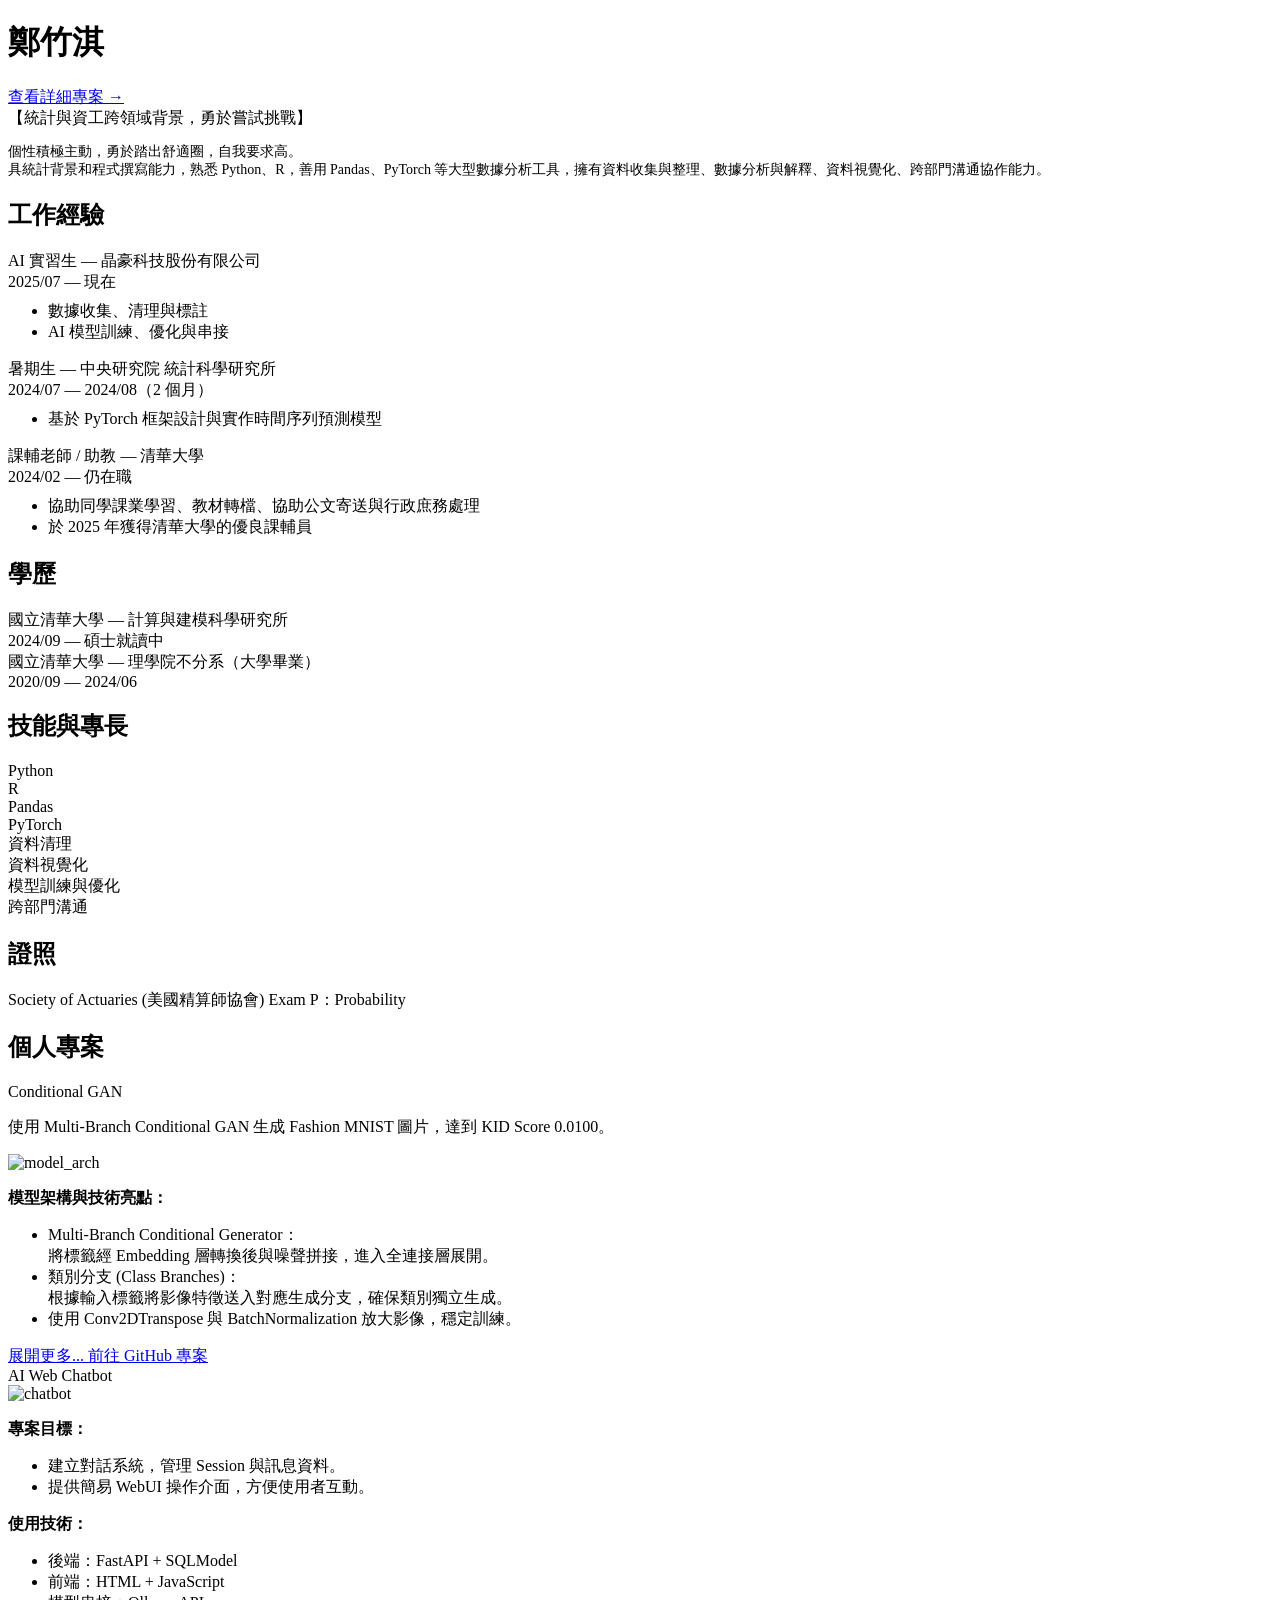
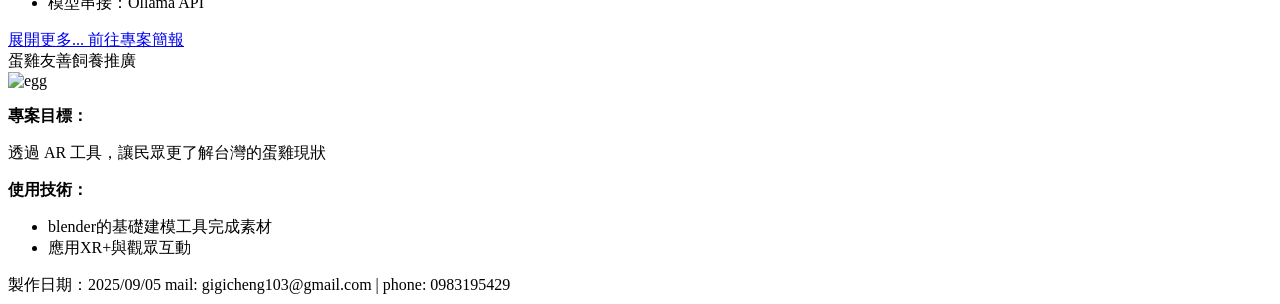
==== index.html @ fa233ece "Update index.html with new content and links" ====
<!doctype html>
<html lang="zh-Hant">

<head>
    <meta charset="utf-8">
    <meta name="viewport" content="width=device-width, initial-scale=1">
    <link rel="stylesheet" href="css/style.css">
    <title>鄭竹淇 — 履歷</title>

</head>



<body>

    <div class="container">
        <div class="card">
            <header>
                <div>
                    <h1 class="name">鄭竹淇</h1>
                    <a class="btn-link" href="pages/project.html">
                      查看詳細專案 →
                    </a>
                    <div class="tagline">【統計與資工跨領域背景，勇於嘗試挑戰】</div>
                    <div style="margin-top:14px;font-size:14px;color:var(--muted)">
                        個性積極主動，勇於踏出舒適圈，自我要求高。<br>具統計背景和程式撰寫能力，熟悉 Python、R，善用 Pandas、PyTorch
                        等大型數據分析工具，擁有資料收集與整理、數據分析與解釋、資料視覺化、跨部門溝通協作能力。
                    </div>
                </div>
            </header>

            <div class="two-col">
                <div class="left">

                    <section>
                        <h2>工作經驗</h2>
                        <div class="exp">
                            <div class="item">
                                <div class="title">AI 實習生 — 晶豪科技股份有限公司</div>
                                <div class="detial"> 2025/07 — 現在</div>
                                <ul class="plain" style="margin-top:8px">
                                    <li>數據收集、清理與標註</li>
                                    <li>AI 模型訓練、優化與串接</li>
                                </ul>
                            </div>

                            <div class="item">
                                <div class="title">暑期生 — 中央研究院 統計科學研究所</div>
                                <div class="detial"> 2024/07 — 2024/08（2 個月）</div>
                                <ul class="plain" style="margin-top:8px">
                                    <li>基於 PyTorch 框架設計與實作時間序列預測模型</li>
                                </ul>
                            </div>

                            <div class="item">
                                <div class="title">課輔老師 / 助教 — 清華大學</div>
                                <div class="detial"> 2024/02 — 仍在職</div>
                                <ul class="plain" style="margin-top:8px">
                                    <li>協助同學課業學習、教材轉檔、協助公文寄送與行政庶務處理</li>
                                    <li>於 2025 年獲得清華大學的優良課輔員</li>
                                </ul>
                            </div>

                        </div>
                    </section>

                </div>

                <aside>
                    <section>
                        <h2>學歷</h2>
                        <div class="edu">
                            <div class="item">
                                <div class="title">國立清華大學 — 計算與建模科學研究所 </div>
                                <div class="detial">2024/09 — 碩士就讀中</div>
                            </div>

                            <div class="item">
                                <div class="title">國立清華大學 — 理學院不分系（大學畢業）</div>
                                <div class="detial">2020/09 — 2024/06</div>
                            </div>
                        </div>
                    </section>
                    <section class="overview">
                        <h2>技能與專長</h2>
                        <div class="chips">
                            <div class="chip">Python</div>
                            <div class="chip">R</div>
                            <div class="chip">Pandas</div>
                            <div class="chip">PyTorch</div>
                            <div class="chip">資料清理</div>
                            <div class="chip">資料視覺化</div>
                            <div class="chip">模型訓練與優化</div>
                            <div class="chip">跨部門溝通</div>
                        </div>
                    </section>

                </aside>
            </div>
            <section>
                <h2>證照</h2>
                <p class="meta">Society of Actuaries (美國精算師協會) Exam P：Probability</p>
            </section>
            <section>
                <h2>個人專案</h2>
                <div class="edu">
                    <div class="item">
                        <div class="title">Conditional GAN</div>
                        <p>使用 Multi-Branch Conditional GAN 生成 Fashion MNIST 圖片，達到 KID Score 0.0100。</p>
                        <div class="project">
                            <img src="images/model_arch.jpg" alt="model_arch">
                            <div class="project-text">
                                <p><strong>模型架構與技術亮點：</strong></p>
                                <ul class="plain" style="margin-top:6px">
                                    <li>Multi-Branch Conditional Generator：<br>將標籤經 Embedding 層轉換後與噪聲拼接，進入全連接層展開。</li>
                                    <li>類別分支 (Class Branches)：<br>根據輸入標籤將影像特徵送入對應生成分支，確保類別獨立生成。</li>
                                    <li>使用 Conv2DTranspose 與 BatchNormalization 放大影像，穩定訓練。</li>
                                </ul>
                                <a class="btn-link" href="https://github.com/gigi-igig/Fashion-MNIST-gan"
                                    target="_blank"> 展開更多... 前往 GitHub 專案 </a>
                            </div>
                        </div>
                    </div>

                    <div class="item">
                        <div class="title">AI Web Chatbot</div>
                        <div class="project">
                            <img src="images/chatbot.jpg" alt="chatbot">
                            <div class="project-text">
                                <p><strong>專案目標：</strong></p>
                                <ul class="plain">
                                    <li>建立對話系統，管理 Session 與訊息資料。</li>
                                    <li>提供簡易 WebUI 操作介面，方便使用者互動。</li>
                                </ul>
                                <p><strong>使用技術：</strong></p>
                                <ul class="plain">
                                    <li>後端：FastAPI + SQLModel</li>
                                    <li>前端：HTML + JavaScript</li>
                                    <li>模型串接：Ollama API</li>
                                </ul>
                                <a class="btn-link"
                                    href="https://www.canva.com/design/DAGnbDdebWE/iO-QTKmFSX8ioylnf1qOsg/view?utm_content=DAGnbDdebWE&utm_campaign=designshare&utm_medium=link2&utm_source=uniquelinks&utlId=hd5886c1c6f#2"
                                    target="_blank"> 展開更多... 前往專案簡報 </a>
                            </div>

                        </div>
                    </div>


                    <div class="item">
                        <div class="title">蛋雞友善飼養推廣</div>
                        <div class="project">
                            <img src="images/egg.jpg" alt="egg">
                            <div class="project-text">
                                <p><strong>專案目標：</strong></p>
                                <p> 透過 AR 工具，讓民眾更了解台灣的蛋雞現狀</p>
                                <p><strong>使用技術：</strong></p>
                                <ul class="plain">
                                    <li>blender的基礎建模工具完成素材</li>
                                    <li>應用XR+與觀眾互動</li>
                                </ul>
                            </div>
                        </div>
                    </div>
                </div>
        </div>
    </div>
    <footer class="floating-tail">
        <span class="date">製作日期：2025/09/05</span>
        <span class="contact">mail: gigicheng103@gmail.com | phone: 0983195429</span>
    </footer>
</body>

</html>
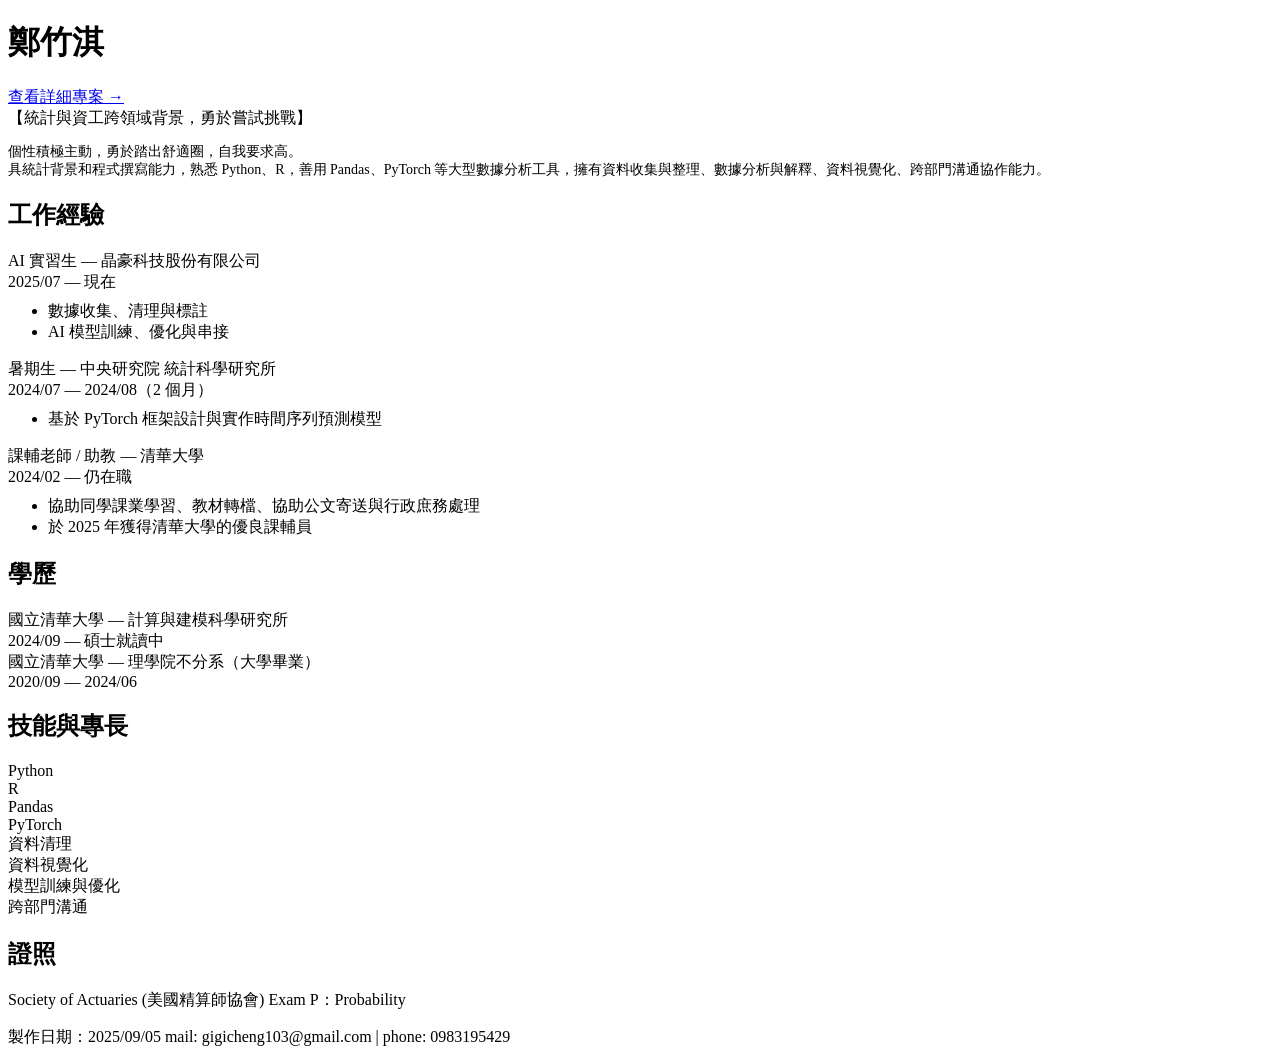
==== commit 5ae909fb: "Update index.html" ====
--- a/index.html
+++ b/index.html
@@ -101,68 +101,6 @@
                 <h2>證照</h2>
                 <p class="meta">Society of Actuaries (美國精算師協會) Exam P：Probability</p>
             </section>
-            <section>
-                <h2>個人專案</h2>
-                <div class="edu">
-                    <div class="item">
-                        <div class="title">Conditional GAN</div>
-                        <p>使用 Multi-Branch Conditional GAN 生成 Fashion MNIST 圖片，達到 KID Score 0.0100。</p>
-                        <div class="project">
-                            <img src="images/model_arch.jpg" alt="model_arch">
-                            <div class="project-text">
-                                <p><strong>模型架構與技術亮點：</strong></p>
-                                <ul class="plain" style="margin-top:6px">
-                                    <li>Multi-Branch Conditional Generator：<br>將標籤經 Embedding 層轉換後與噪聲拼接，進入全連接層展開。</li>
-                                    <li>類別分支 (Class Branches)：<br>根據輸入標籤將影像特徵送入對應生成分支，確保類別獨立生成。</li>
-                                    <li>使用 Conv2DTranspose 與 BatchNormalization 放大影像，穩定訓練。</li>
-                                </ul>
-                                <a class="btn-link" href="https://github.com/gigi-igig/Fashion-MNIST-gan"
-                                    target="_blank"> 展開更多... 前往 GitHub 專案 </a>
-                            </div>
-                        </div>
-                    </div>
-
-                    <div class="item">
-                        <div class="title">AI Web Chatbot</div>
-                        <div class="project">
-                            <img src="images/chatbot.jpg" alt="chatbot">
-                            <div class="project-text">
-                                <p><strong>專案目標：</strong></p>
-                                <ul class="plain">
-                                    <li>建立對話系統，管理 Session 與訊息資料。</li>
-                                    <li>提供簡易 WebUI 操作介面，方便使用者互動。</li>
-                                </ul>
-                                <p><strong>使用技術：</strong></p>
-                                <ul class="plain">
-                                    <li>後端：FastAPI + SQLModel</li>
-                                    <li>前端：HTML + JavaScript</li>
-                                    <li>模型串接：Ollama API</li>
-                                </ul>
-                                <a class="btn-link"
-                                    href="https://www.canva.com/design/DAGnbDdebWE/iO-QTKmFSX8ioylnf1qOsg/view?utm_content=DAGnbDdebWE&utm_campaign=designshare&utm_medium=link2&utm_source=uniquelinks&utlId=hd5886c1c6f#2"
-                                    target="_blank"> 展開更多... 前往專案簡報 </a>
-                            </div>
-
-                        </div>
-                    </div>
-
-
-                    <div class="item">
-                        <div class="title">蛋雞友善飼養推廣</div>
-                        <div class="project">
-                            <img src="images/egg.jpg" alt="egg">
-                            <div class="project-text">
-                                <p><strong>專案目標：</strong></p>
-                                <p> 透過 AR 工具，讓民眾更了解台灣的蛋雞現狀</p>
-                                <p><strong>使用技術：</strong></p>
-                                <ul class="plain">
-                                    <li>blender的基礎建模工具完成素材</li>
-                                    <li>應用XR+與觀眾互動</li>
-                                </ul>
-                            </div>
-                        </div>
-                    </div>
-                </div>
         </div>
     </div>
     <footer class="floating-tail">
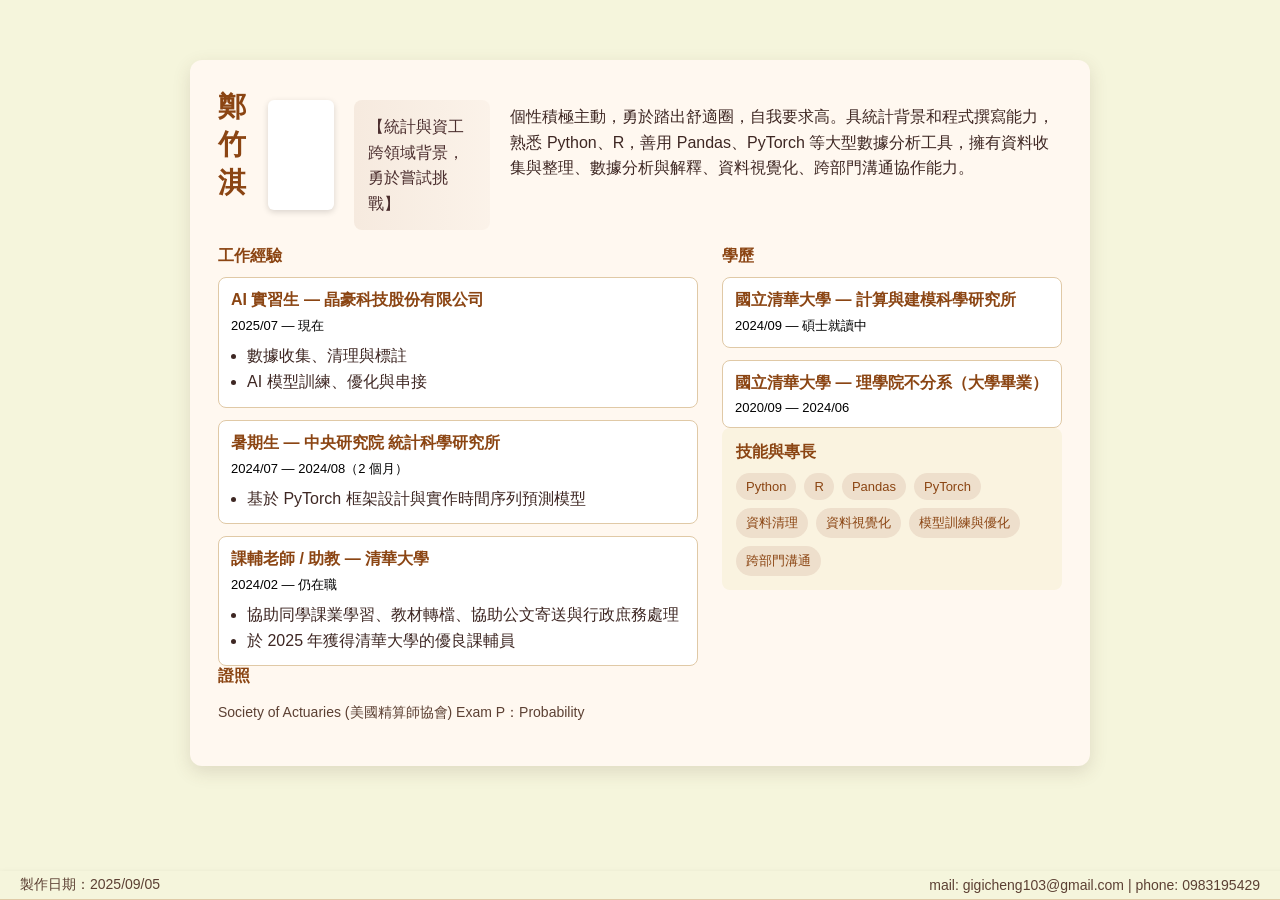
==== commit 478e6eee: "change button" ====
--- a/index.html
+++ b/index.html
@@ -15,18 +15,13 @@
 
     <div class="container">
         <div class="card">
-            <header>
-                <div>
-                    <h1 class="name">鄭竹淇</h1>
-                    <a class="btn-link" href="pages/project.html">
-                      查看詳細專案 →
-                    </a>
-                    <div class="tagline">【統計與資工跨領域背景，勇於嘗試挑戰】</div>
-                    <div style="margin-top:14px;font-size:14px;color:var(--muted)">
-                        個性積極主動，勇於踏出舒適圈，自我要求高。<br>具統計背景和程式撰寫能力，熟悉 Python、R，善用 Pandas、PyTorch
-                        等大型數據分析工具，擁有資料收集與整理、數據分析與解釋、資料視覺化、跨部門溝通協作能力。
-                    </div>
-                </div>
+            <header class="intro">
+                <h1 class="name">鄭竹淇</h1>
+                <a class="btn-link" href="pages/project.html">查看專案 →</a>
+                <p class="tagline">【統計與資工跨領域背景，勇於嘗試挑戰】</p>
+                <p class="description">
+                    個性積極主動，勇於踏出舒適圈，自我要求高。具統計背景和程式撰寫能力，熟悉 Python、R，善用 Pandas、PyTorch 等大型數據分析工具，擁有資料收集與整理、數據分析與解釋、資料視覺化、跨部門溝通協作能力。
+                </p>
             </header>
 
             <div class="two-col">
--- a/css/style.css
+++ b/css/style.css
@@ -0,0 +1,6 @@
+@import url("base.css");
+@import url("layout.css");
+@import url("components.css");
+@import url("typography.css");
+@import url("project.css");
+@import url("responsive.css");
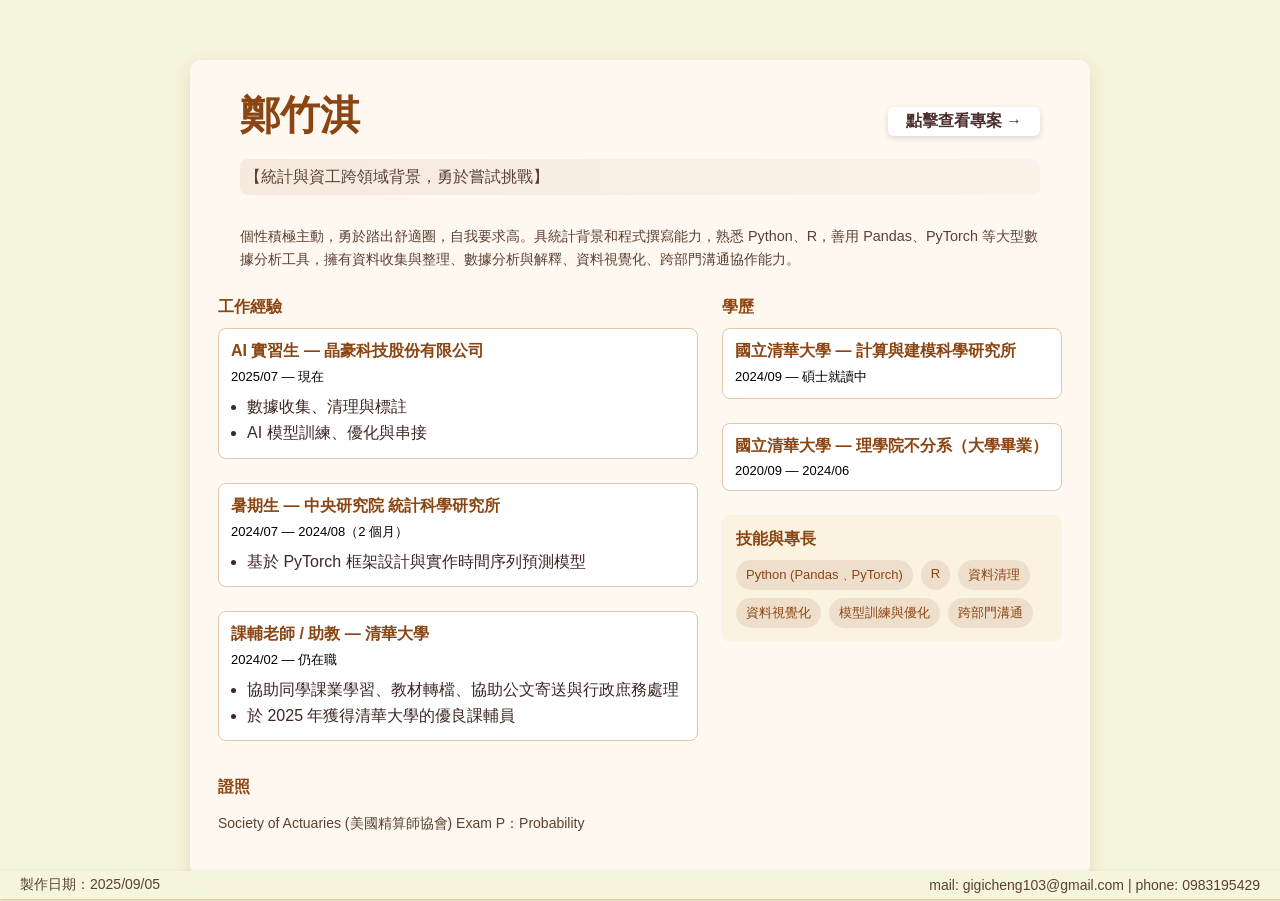
==== commit a0ff1ee0: "add new pages" ====
--- a/index.html
+++ b/index.html
@@ -15,14 +15,16 @@
 
     <div class="container">
         <div class="card">
-            <header class="intro">
-                <h1 class="name">鄭竹淇</h1>
-                <a class="btn-link" href="pages/project.html">查看專案 →</a>
+            <div class="intro">
+                <div class="header-row">
+                    <h1 class="name">鄭竹淇</h1>
+                    <a class="btn-link" href="pages/project.html">點擊查看專案 →</a>
+                </div>
                 <p class="tagline">【統計與資工跨領域背景，勇於嘗試挑戰】</p>
                 <p class="description">
                     個性積極主動，勇於踏出舒適圈，自我要求高。具統計背景和程式撰寫能力，熟悉 Python、R，善用 Pandas、PyTorch 等大型數據分析工具，擁有資料收集與整理、數據分析與解釋、資料視覺化、跨部門溝通協作能力。
                 </p>
-            </header>
+            </div>
 
             <div class="two-col">
                 <div class="left">
@@ -76,13 +78,12 @@
                             </div>
                         </div>
                     </section>
+                    
                     <section class="overview">
                         <h2>技能與專長</h2>
                         <div class="chips">
-                            <div class="chip">Python</div>
+                            <div class="chip">Python (Pandas﹑PyTorch)</div>
                             <div class="chip">R</div>
-                            <div class="chip">Pandas</div>
-                            <div class="chip">PyTorch</div>
                             <div class="chip">資料清理</div>
                             <div class="chip">資料視覺化</div>
                             <div class="chip">模型訓練與優化</div>
--- a/css/style.css
+++ b/css/style.css
@@ -3,4 +3,5 @@
 @import url("components.css");
 @import url("typography.css");
 @import url("project.css");
+@import url("index.css");
 @import url("responsive.css");
